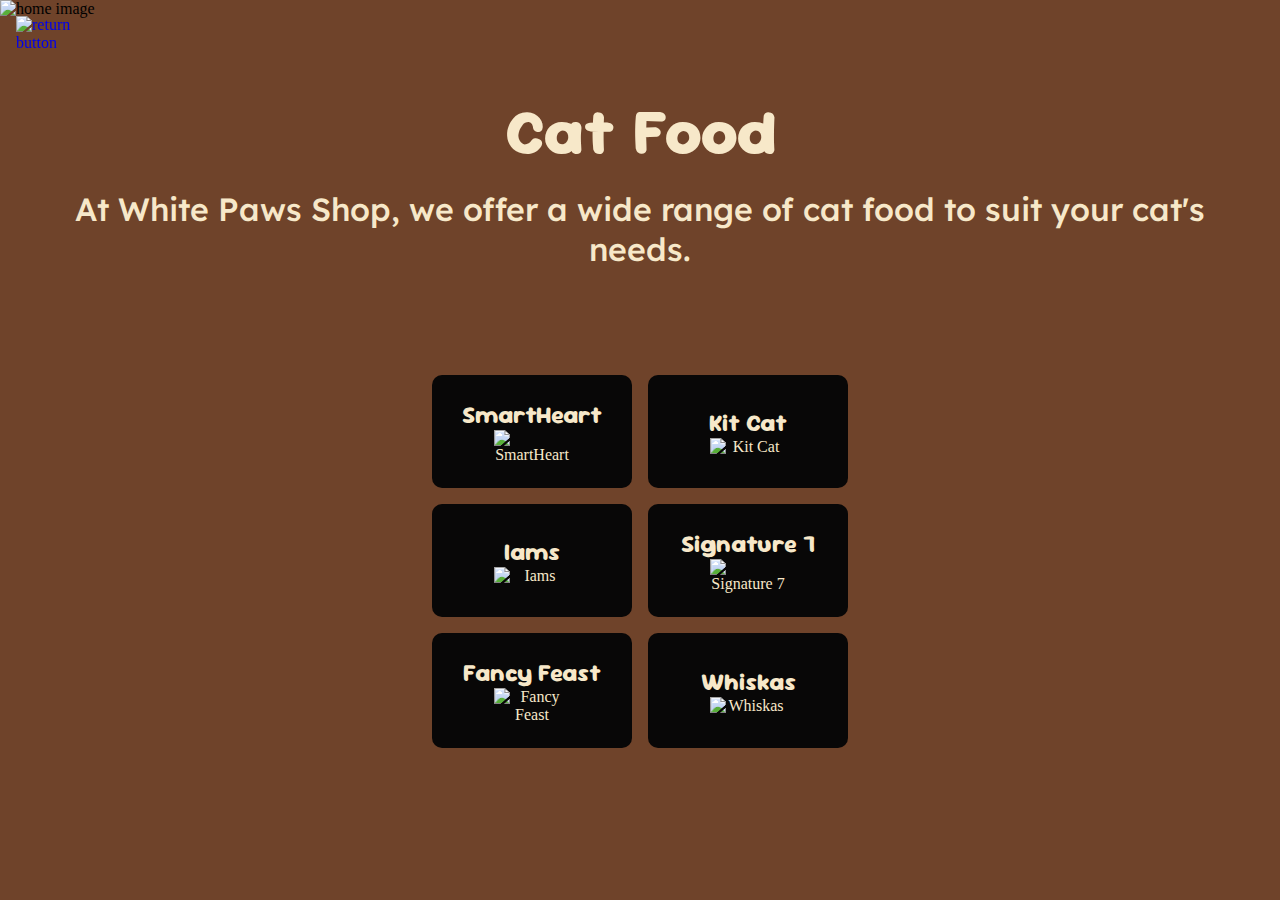
==== cat treats.html @ 2965180e "Initial commit" ====
<!DOCTYPE html>
<html lang="en">
  <head>
    <meta charset="UTF-8" />
    <meta name="viewport" content="width=device-width, initial-scale=1.0" />
    <link rel="stylesheet" href="cat treats.css" />
    <link
      rel="icon"
      type="image/png/x-icon"
      sizes="10px 10px"
      href="/Website for ITC Finals/images/white paws logo.png"
    />
    <title>White Paws Shop - Cat Food</title>
  </head>
  <body>
    <!--Home Section-->
    <div class="home" id="home">
      <div class="home-container">
        <a href="/Website for ITC Finals/ITC Finals.html">
          <img
            src="/Website for ITC Finals/images/return button.png"
            alt="return button"
            class="return"
          />
        </a>
        <div class="home-content">
          <div class="home-image">
            <img
              src="/Website for ITC Finals/images/white paws header.png"
              alt="home image"
            />
          </div>
        </div>
      </div>
    </div>

    <!--Website Content-->
    <div class="content">
      <h1>Cat Food</h1>
      <p>
        At White Paws Shop, we offer a wide range of cat food to suit your cat's
        needs.
      </p>
    </div>

    <!--Product-->
    <div class="products">
      <div class="product-container">
        <div class="product-grid">
          <div class="product-item">
            <img
              src="/Website for ITC Finals/images/cat treat 1.png"
              alt="SmartHeart"
            />
            <h2>SmartHeart</h2>
          </div>
          <div class="product-item">
            <img
              src="/Website for ITC Finals/images/cat treat 2.png"
              alt="Kit Cat"
            />
            <h2>Kit Cat</h2>
          </div>
          <div class="product-item">
            <img
              src="/Website for ITC Finals/images/cat treat 3.png"
              alt="Iams"
            />
            <h2>Iams</h2>
          </div>
          <div class="product-item">
            <img
              src="/Website for ITC Finals/images/cat treat 4.png"
              alt="Signature 7"
            />
            <h2>Signature 7</h2>
          </div>
          <div class="product-item">
            <img
              src="/Website for ITC Finals/images/cat treat 5.png"
              alt="Fancy Feast"
            />
            <h2>Fancy Feast</h2>
          </div>
          <div class="product-item">
            <img
              src="/Website for ITC Finals/images/cat treat 6.png"
              alt="Whiskas"
            />
            <h2>Whiskas</h2>
          </div>
        </div>
      </div>
    </div>
  </body>
</html>
---- cat treats.css ----
:root {
  --background: rgb(8, 7, 7);
  --background2: rgb(247, 232, 201);
  --text-dark: rgb(8, 7, 7);
  --text-light: rgb(247, 232, 201);
  --accent-color: #6f432a;
}

/*header fonts*/
@font-face {
  font-family: bubbly;
  src: url(fonts/SourGummy-ExtraBold.ttf);
}

/*text fonts*/
@font-face {
  font-family: lexend;
  src: url(fonts/Lexend-Medium.ttf);
}

body {
  background-color: var(--accent-color);
  animation: fadeIn 1.5s ease forwards;
}

body,
html {
  width: 100%;
  height: 100%;
  scroll-behavior: smooth;
}

* {
  margin: 0;
  padding: 0;
  box-sizing: border-box;
}

/*home*/
.home a {
  text-decoration: none;
}

.home a img {
  width: 4.5rem;
  height: 4.5rem;
  position: fixed;
  top: 1rem;
  left: 1rem;
  transition: transform 0.3s ease;
  cursor: pointer;
}

.home-image img {
  width: 100%;
  height: auto;
  margin: 0;
  display: block;
  object-fit: cover;
}

/*Content*/

.content {
  display: flex;
  flex-direction: column;
  justify-content: center;
  align-items: center;
  height: fit-content;
  padding: 3.5rem;
}

.content h1 {
  font-family: bubbly;
  font-size: 4rem;
  color: var(--text-light);
  text-align: center;
  padding: 1rem;
}

.content p {
  font-family: lexend;
  font-size: 2rem;
  color: var(--text-light);
  text-align: center;
}

/*Product*/

.products {
  display: flex;
  justify-content: center;
  align-items: center;
  padding: 50px;
}

.product-container {
  max-width: 2000px;
  padding: 0rem 1rem;
  text-align: center;
}

.product-grid {
  display: grid;
  grid-template-columns: repeat(2, minmax(200px, 1fr));
  gap: 1rem;
  padding: 0rem 1rem;
  text-align: center;
}

.product-item {
  background-color: var(--background);
  color: var(--text-light);
  max-width: 2000px;
  padding: 0rem 1rem;
  text-align: center;
  border-radius: 10px;
  display: flex;
  justify-content: center;
  align-items: center;
  flex-direction: column-reverse;
  padding: 1.5rem;
}

.product-item img {
  width: 50%;
  height: auto;
  margin: 0;
  display: block;
  object-fit: cover;
}

.product-item h2 {
  position: flex;
  justify-content: center;
  align-items: center;
  color: var(--text-light);
  font-size: 1.5rem;
  font-family: bubbly;
}

@media screen and (max-width: 768px) {
  .product-grid {
    grid-template-columns: repeat(1, minmax(130px, 1fr));
    gap: 1rem;
  }

  .product-item {
    padding: 1rem;
  }

  .product-item img {
    height: auto;
    width: 50%px;
  }

  .product-item h2 {
    font-size: 1.2rem;
  }

  .home a img {
    width: 50px;
    height: 50px;
    position: fixed;
    top: 1rem;
    left: 1rem;
    transition: transform 0.3s ease;
    cursor: pointer;
  }
}
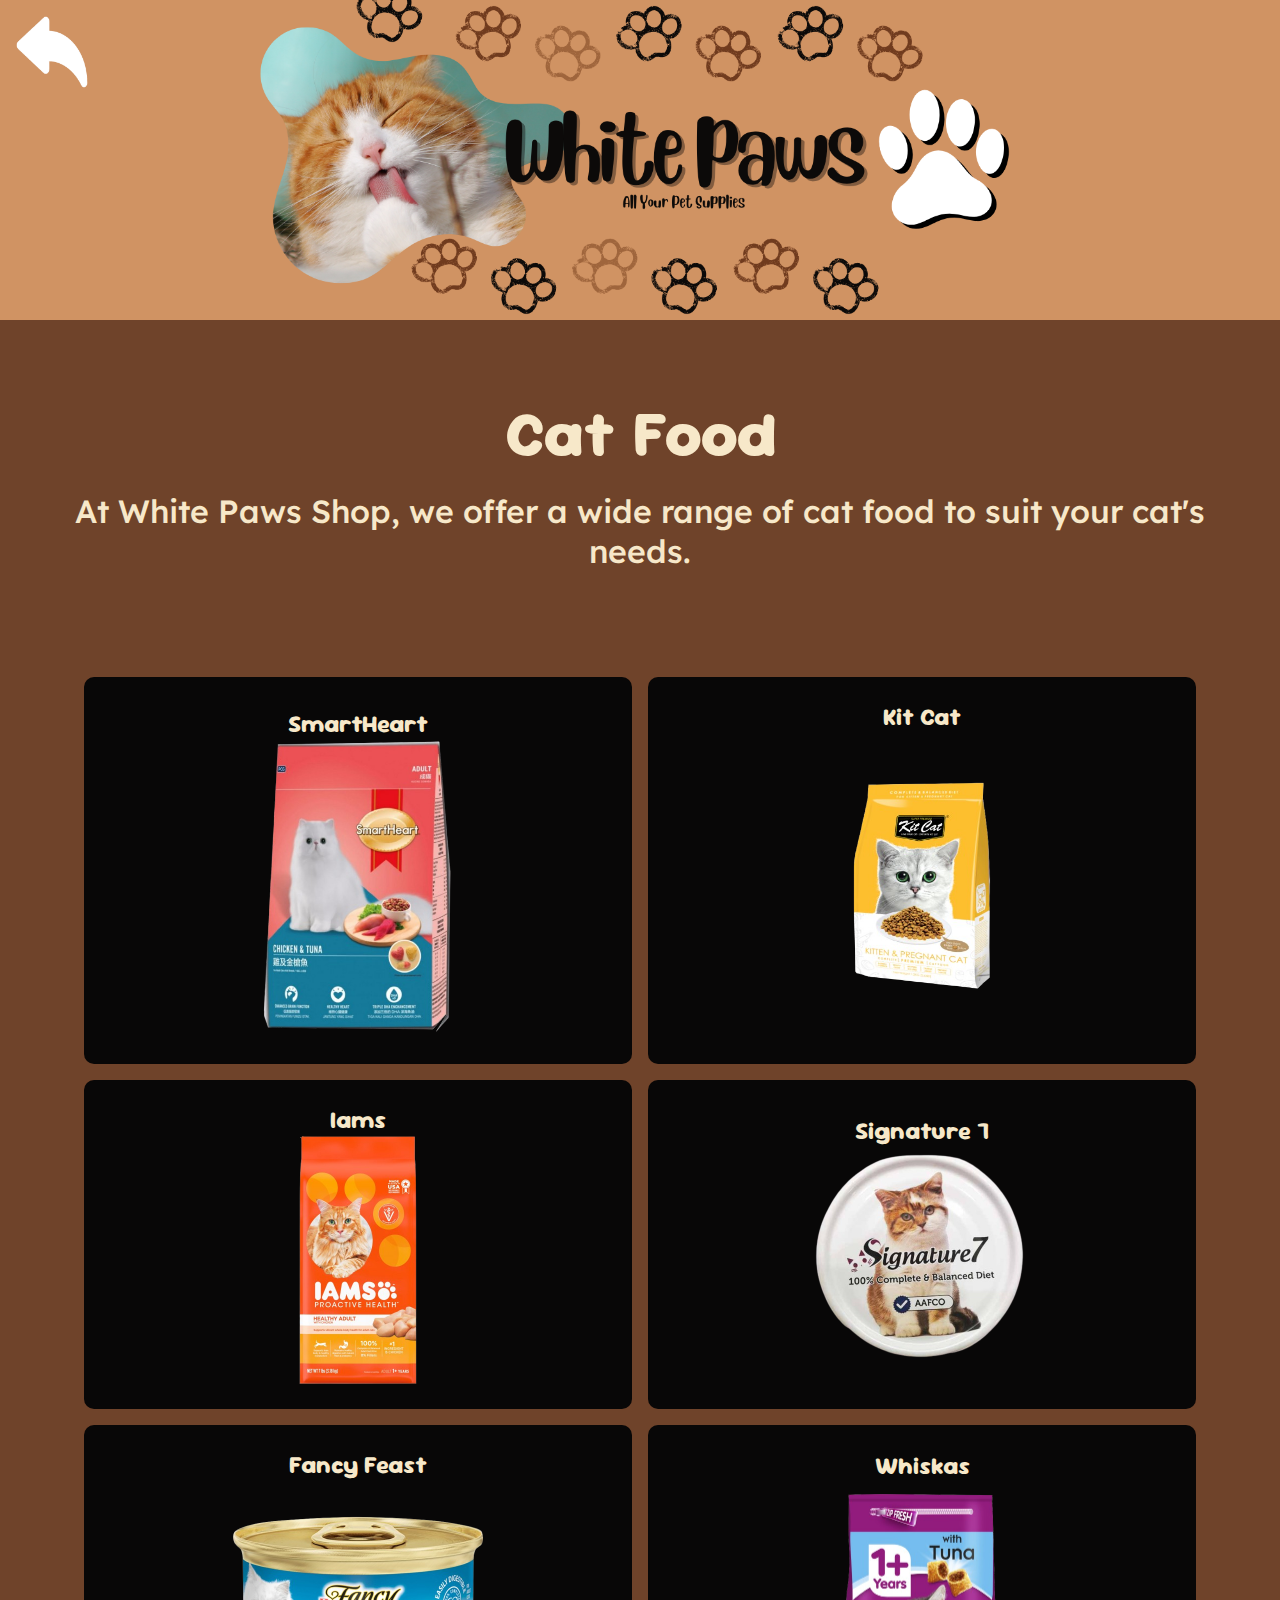
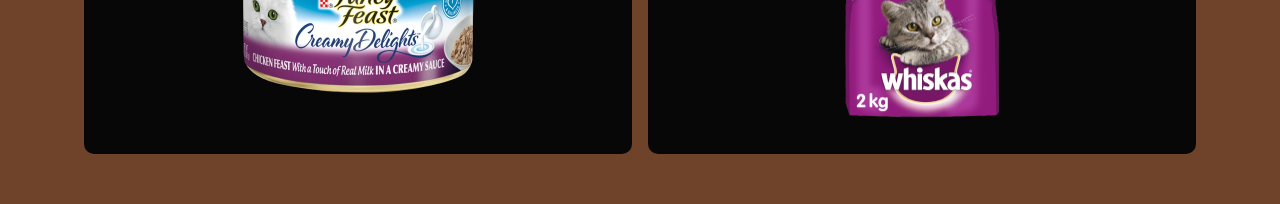
==== commit 7cdef2f5: "hehe" ====
--- a/cat treats.html
+++ b/cat treats.html
@@ -8,7 +8,7 @@
       rel="icon"
       type="image/png/x-icon"
       sizes="10px 10px"
-      href="/Website for ITC Finals/images/white paws logo.png"
+      href="./images/white paws logo.png"
     />
     <title>White Paws Shop - Cat Food</title>
   </head>
@@ -16,19 +16,16 @@
     <!--Home Section-->
     <div class="home" id="home">
       <div class="home-container">
-        <a href="/Website for ITC Finals/ITC Finals.html">
+        <a href="./ITC Finals.html">
           <img
-            src="/Website for ITC Finals/images/return button.png"
+            src="./images/return button.png"
             alt="return button"
             class="return"
           />
         </a>
         <div class="home-content">
           <div class="home-image">
-            <img
-              src="/Website for ITC Finals/images/white paws header.png"
-              alt="home image"
-            />
+            <img src="./images/white paws header.png" alt="home image" />
           </div>
         </div>
       </div>
@@ -48,45 +45,27 @@
       <div class="product-container">
         <div class="product-grid">
           <div class="product-item">
-            <img
-              src="/Website for ITC Finals/images/cat treat 1.png"
-              alt="SmartHeart"
-            />
+            <img src="./images/cat treat 1.png" alt="SmartHeart" />
             <h2>SmartHeart</h2>
           </div>
           <div class="product-item">
-            <img
-              src="/Website for ITC Finals/images/cat treat 2.png"
-              alt="Kit Cat"
-            />
+            <img src="./images/cat treat 2.png" alt="Kit Cat" />
             <h2>Kit Cat</h2>
           </div>
           <div class="product-item">
-            <img
-              src="/Website for ITC Finals/images/cat treat 3.png"
-              alt="Iams"
-            />
+            <img src="./images/cat treat 3.png" alt="Iams" />
             <h2>Iams</h2>
           </div>
           <div class="product-item">
-            <img
-              src="/Website for ITC Finals/images/cat treat 4.png"
-              alt="Signature 7"
-            />
+            <img src="./images/cat treat 4.png" alt="Signature 7" />
             <h2>Signature 7</h2>
           </div>
           <div class="product-item">
-            <img
-              src="/Website for ITC Finals/images/cat treat 5.png"
-              alt="Fancy Feast"
-            />
+            <img src="./images/cat treat 5.png" alt="Fancy Feast" />
             <h2>Fancy Feast</h2>
           </div>
           <div class="product-item">
-            <img
-              src="/Website for ITC Finals/images/cat treat 6.png"
-              alt="Whiskas"
-            />
+            <img src="./images/cat treat 6.png" alt="Whiskas" />
             <h2>Whiskas</h2>
           </div>
         </div>
